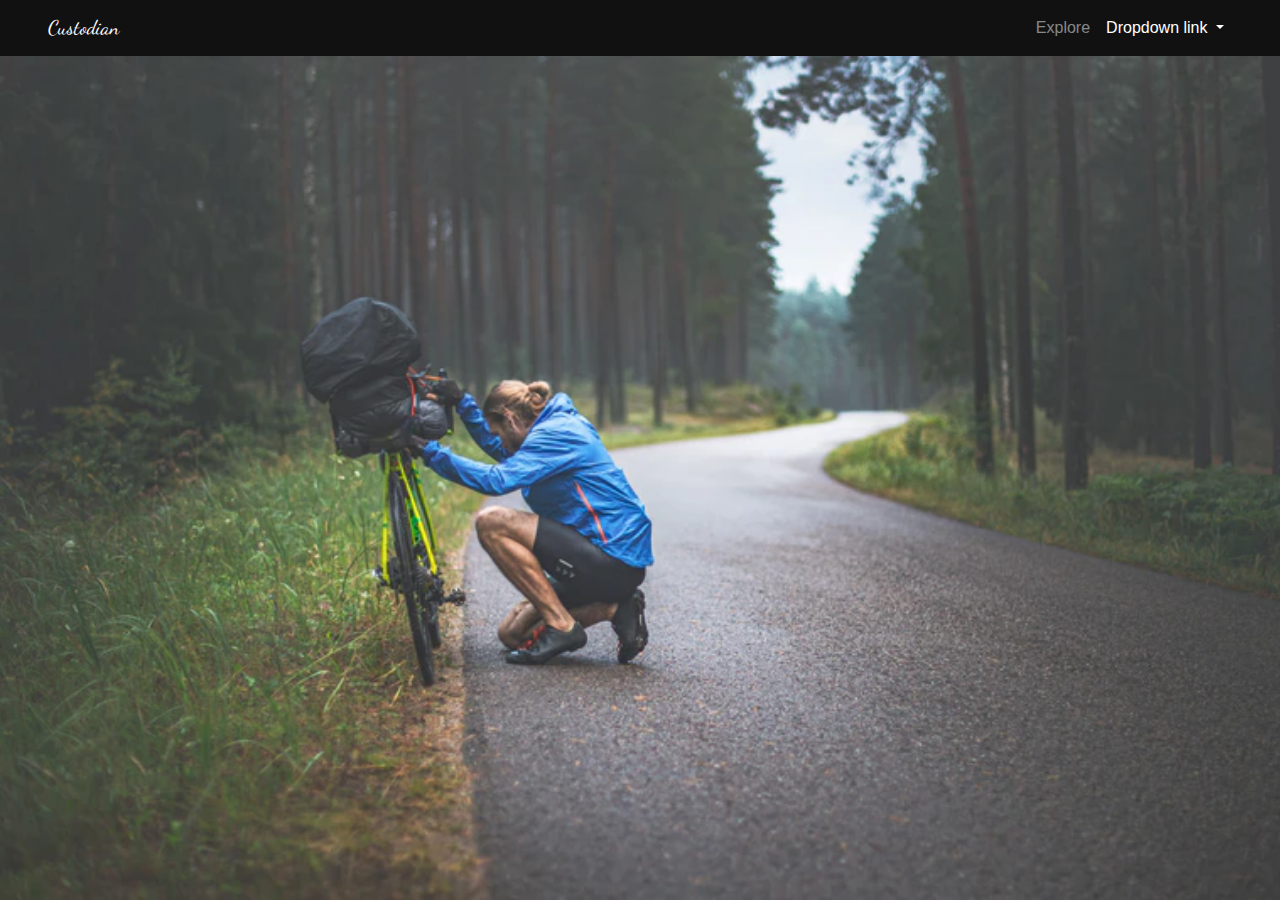
==== index.html @ ceffcce1 "first commit" ====
<!DOCTYPE html>
<html>
<head>
  <meta charset="UTF-8">
  <meta name="viewport" content="width=device-width, initial-scale=1.0">
  
  <title>Custodian</title>
  
  <!-- add icon link to title -->
  <link rel="icon" href="https://static.dribbble.com/users/1935/screenshots/10635192/36dot_20_c_db_01_4x.png?compress=1&resize=800x600" type="image/x-icon">
  
  <!-- Dancing Script Google Font API -->
  <link href="https://fonts.googleapis.com/css2?family=Dancing+Script:wght@400;500;600;700&display=swap" rel="stylesheet">
  
  <!-- Montserrat Google Font API -->
  <link
    href="https://fonts.googleapis.com/css2?family=Montserrat:ital,wght@0,100;0,200;0,300;0,400;0,500;0,600;0,700;0,800;0,900;1,100;1,200;1,300;1,400;1,500;1,600;1,700;1,800;1,900&display=swap"
    rel="stylesheet">
  
  <!-- Bootstrap CSS CDN -->
  <link rel="stylesheet" href="https://maxcdn.bootstrapcdn.com/bootstrap/4.0.0/css/bootstrap.min.css"
    integrity="sha384-Gn5384xqQ1aoWXA+058RXPxPg6fy4IWvTNh0E263XmFcJlSAwiGgFAW/dAiS6JXm" crossorigin="anonymous">
  
  <!-- Custom CSS -->
  <link rel="stylesheet" type="text/css" href="style.css">
  
</head>
<body>
  <div class="root">
    <div class="header">
      <nav class="navbar navbar-expand-md navbar-dark pl-5 pr-5" style="background-color: #111;">
        <a href="index.html" class="navbar-brand logo">Custodian</a>
        <button class="navbar-toggler" type="button" data-toggle="collapse" data-target="#navbar7">
          <span class="navbar-toggler-icon"></span>
        </button>
        <div class="navbar-collapse collapse justify-content-stretch" id="navbar7">
          <ul class="navbar-nav ml-auto">
            <li class="nav-item">
              <a class="nav-link" href="https://unsplash.com/explore" target="_blank">Explore</a>
            </li>
            <li class="nav-item dropdown active">
              <a class="nav-link dropdown-toggle" href="#" id="navbarDropdownMenuLink" role="button" data-toggle="dropdown"
                aria-haspopup="true" aria-expanded="false">
                Dropdown link
              </a>
              <div class="dropdown-menu" aria-labelledby="navbarDropdownMenuLink">
                <a class="dropdown-item" href="#">Slideshow</a>
                <a class="dropdown-item" href="#">Grid View</a>
              </div>
            </li>
          </ul>
        </div>
      </nav>
    </div>
    <div class="content">
      <div class="base">
        <div class="base-item">
          <img src="Assets/images/1.webp" class="image" alt="First Image">
        </div>

      </div>
      <div class="side">
        <a href="https://unsplash.com/" target="_blank" class="pt-4 pb-4">
          <img src="Assets/logo/Unsplash_Symbol.svg" width="24px" height="24px" style="opacity: 0.6;" alt="Open in Unsplash">
        </a>
        <a href="https://github.com/gsbakshi" target="_blank" class="pt-4 pb-4">
          <img src="Assets/logo/GitHub-Mark-Light-32px.png" alt="Github" style="opacity: 0.6;">
        </a>
      </div>
    </div>
  </div>


  <!-- <div class="base">
    <div class="carousel slide carousel-fade " id="carouselExampleFade" data-ride="carousel">
      <div class="carousel-inner">
        <div class="carousel-item active">
          <img src="Assets/images/1.webp" class="" alt="First Image">
        </div>
        <div class="carousel-item">
          <img src="Assets/images/2.webp" class="" alt="First Image">
        </div>
      </div>
      <a class="carousel-control-prev" href="#carouselExampleFade" role="button" data-slide="prev">
        <span class="carousel-control-prev-icon" aria-hidden="true"></span>
        <span class="sr-only">Previous</span>
      </a>
      <a class="carousel-control-next" href="#carouselExampleFade" role="button" data-slide="next">
        <span class="carousel-control-next-icon" aria-hidden="true"></span>
        <span class="sr-only">Next</span>
      </a>
    </div> -->



  

  <!-- <div id="carouselExampleFade" class="carousel slide carousel-fade" data-ride="carousel">
    <div class="carousel-inner">
      <div class="carousel-item active">
        <img
          src="1.webp"
          class="d-block w-100" alt="...">
      </div>
      <div class="carousel-item">
        <img
          src="2.webp"
          class="d-block w-100" alt="...">
      </div>
      <div class="carousel-item">
        <img
          src="3.webp"
          class="d-block w-100" alt="...">
      </div>
    </div>
    <a class="carousel-control-prev" href="#carouselExampleFade" role="button" data-slide="prev">
      <span class="carousel-control-prev-icon" aria-hidden="true"></span>
      <span class="sr-only">Previous</span>
    </a>
    <a class="carousel-control-next" href="#carouselExampleFade" role="button" data-slide="next">
      <span class="carousel-control-next-icon" aria-hidden="true"></span>
      <span class="sr-only">Next</span>
    </a>
  </div> -->


  <script src="script.js" type="text/javascript"></script>
  <script src="https://code.jquery.com/jquery-3.2.1.slim.min.js"
    integrity="sha384-KJ3o2DKtIkvYIK3UENzmM7KCkRr/rE9/Qpg6aAZGJwFDMVNA/GpGFF93hXpG5KkN" crossorigin="anonymous"></script>
  <script src="https://cdnjs.cloudflare.com/ajax/libs/popper.js/1.12.9/umd/popper.min.js"
    integrity="sha384-ApNbgh9B+Y1QKtv3Rn7W3mgPxhU9K/ScQsAP7hUibX39j7fakFPskvXusvfa0b4Q" crossorigin="anonymous"></script>
  <script src="https://maxcdn.bootstrapcdn.com/bootstrap/4.0.0/js/bootstrap.min.js"
    integrity="sha384-JZR6Spejh4U02d8jOt6vLEHfe/JQGiRRSQQxSfFWpi1MquVdAyjUar5+76PVCmYl" crossorigin="anonymous"></script>
</body>
</html>
---- style.css ----
body, html {
    height: 100%;
    margin: 0%;
    padding: 0%;
}

.logo {
    font-family: 'Dancing Script', cursive;
}

.mont {
    font-family: 'Montserrat', sans-serif;
}

.root {
    display: flex;
    flex-direction: column;
    height: 100vh;
    align-items:stretch;
    align-content:stretch;
}

.content {
    flex-grow:1;
    display: flex;
    background-color: #e2e2e2;
}

.base {
    flex-grow: 39;
    display: block;
    background-color: #111112;
}

.side {
    flex-grow: 1;
    display: flex;
    align-items: center;
    justify-content: flex-end;
    padding-bottom: 4%;
    flex-direction: column;
    background-color: #191919;
}

.h {
    height: 100%;
}

.base-item {
    height: 100%;
    display: flex;
    justify-content: center;
    object-fit: fill;
}

.image {
  height: 100%;
  background-position: center;
  background-repeat: no-repeat;
  background-size: cover;
}

/* .image {
  
  background-image: url("m.jpg");


  height: 100%; 


  background-position: center;
  background-repeat: no-repeat;
  background-size: cover;
} */
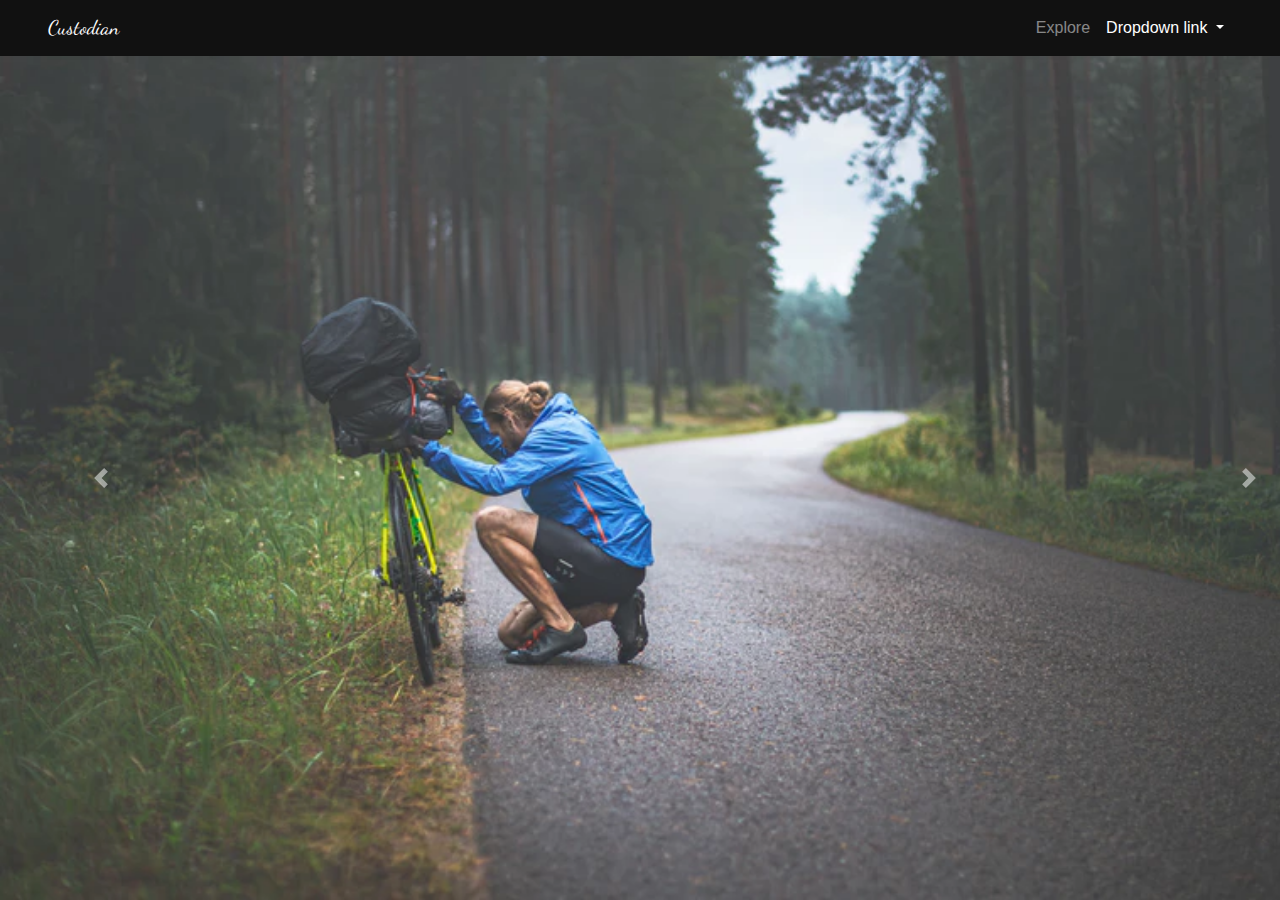
==== commit 07320174: "Updated Carousel" ====
--- a/index.html
+++ b/index.html
@@ -53,10 +53,40 @@
       </nav>
     </div>
     <div class="content">
-      <div class="base">
+      <!-- <div class="base">
         <div class="base-item">
           <img src="Assets/images/1.webp" class="image" alt="First Image">
         </div>
+
+      </div> -->
+      <div class="base">
+        <div id="carouselExampleFade" class="carousel slide carousel-fade base-item" data-ride="carousel">
+            <div class="carousel-inner base-item">
+              <div class="carousel-item active set">
+                <img
+                  src="Assets/images/1.webp"
+                  class="image" alt="...">
+              </div>
+              <div class="carousel-item set">
+                <img
+                  src="Assets/images/2.webp"
+                  class="image" alt="...">
+              </div>
+              <div class="carousel-item set">
+                <img
+                  src="Assets/images/3.webp"
+                  class="image" alt="...">
+              </div>
+            </div>
+            <a class="carousel-control-prev" href="#carouselExampleFade" role="button" data-slide="prev">
+              <span class="carousel-control-prev-icon" aria-hidden="true"></span>
+              <span class="sr-only">Previous</span>
+            </a>
+            <a class="carousel-control-next" href="#carouselExampleFade" role="button" data-slide="next">
+              <span class="carousel-control-next-icon" aria-hidden="true"></span>
+              <span class="sr-only">Next</span>
+            </a>
+          </div>
 
       </div>
       <div class="side">
@@ -96,32 +126,32 @@
   
 
   <!-- <div id="carouselExampleFade" class="carousel slide carousel-fade" data-ride="carousel">
-    <div class="carousel-inner">
-      <div class="carousel-item active">
-        <img
-          src="1.webp"
-          class="d-block w-100" alt="...">
+      <div class="carousel-inner">
+        <div class="carousel-item active">
+          <img
+            src="1.webp"
+            class="d-block w-100" alt="...">
+        </div>
+        <div class="carousel-item">
+          <img
+            src="2.webp"
+            class="d-block w-100" alt="...">
+        </div>
+        <div class="carousel-item">
+          <img
+            src="3.webp"
+            class="d-block w-100" alt="...">
+        </div>
       </div>
-      <div class="carousel-item">
-        <img
-          src="2.webp"
-          class="d-block w-100" alt="...">
-      </div>
-      <div class="carousel-item">
-        <img
-          src="3.webp"
-          class="d-block w-100" alt="...">
-      </div>
-    </div>
-    <a class="carousel-control-prev" href="#carouselExampleFade" role="button" data-slide="prev">
-      <span class="carousel-control-prev-icon" aria-hidden="true"></span>
-      <span class="sr-only">Previous</span>
-    </a>
-    <a class="carousel-control-next" href="#carouselExampleFade" role="button" data-slide="next">
-      <span class="carousel-control-next-icon" aria-hidden="true"></span>
-      <span class="sr-only">Next</span>
-    </a>
-  </div> -->
+      <a class="carousel-control-prev" href="#carouselExampleFade" role="button" data-slide="prev">
+        <span class="carousel-control-prev-icon" aria-hidden="true"></span>
+        <span class="sr-only">Previous</span>
+      </a>
+      <a class="carousel-control-next" href="#carouselExampleFade" role="button" data-slide="next">
+        <span class="carousel-control-next-icon" aria-hidden="true"></span>
+        <span class="sr-only">Next</span>
+      </a>
+    </div> -->
 
 
   <script src="script.js" type="text/javascript"></script>
--- a/style.css
+++ b/style.css
@@ -53,6 +53,15 @@
     object-fit: fill;
 }
 
+.set {
+    height: 100%;
+    justify-content: center;
+    background-position: center;
+    object-fit: contain;
+    align-items: stretch;
+    align-content: stretch;
+}
+
 .image {
   height: 100%;
   background-position: center;
